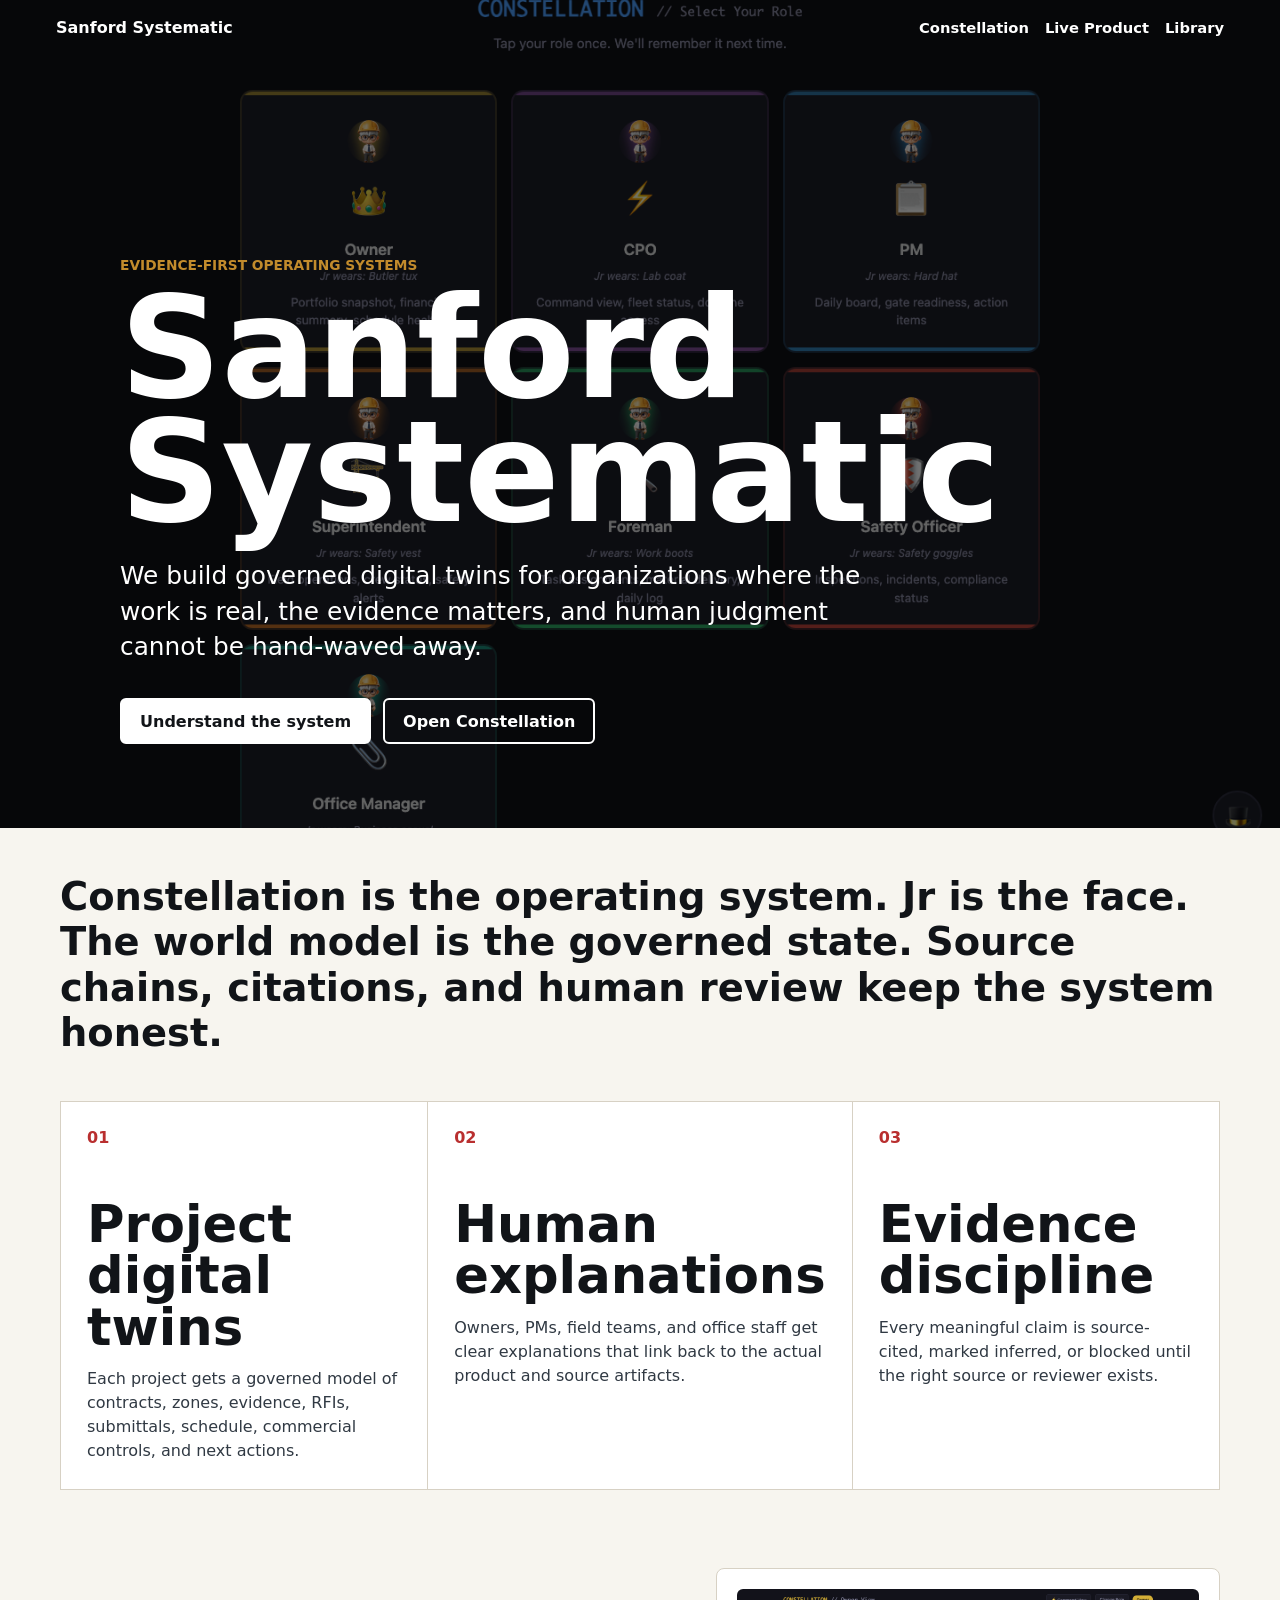
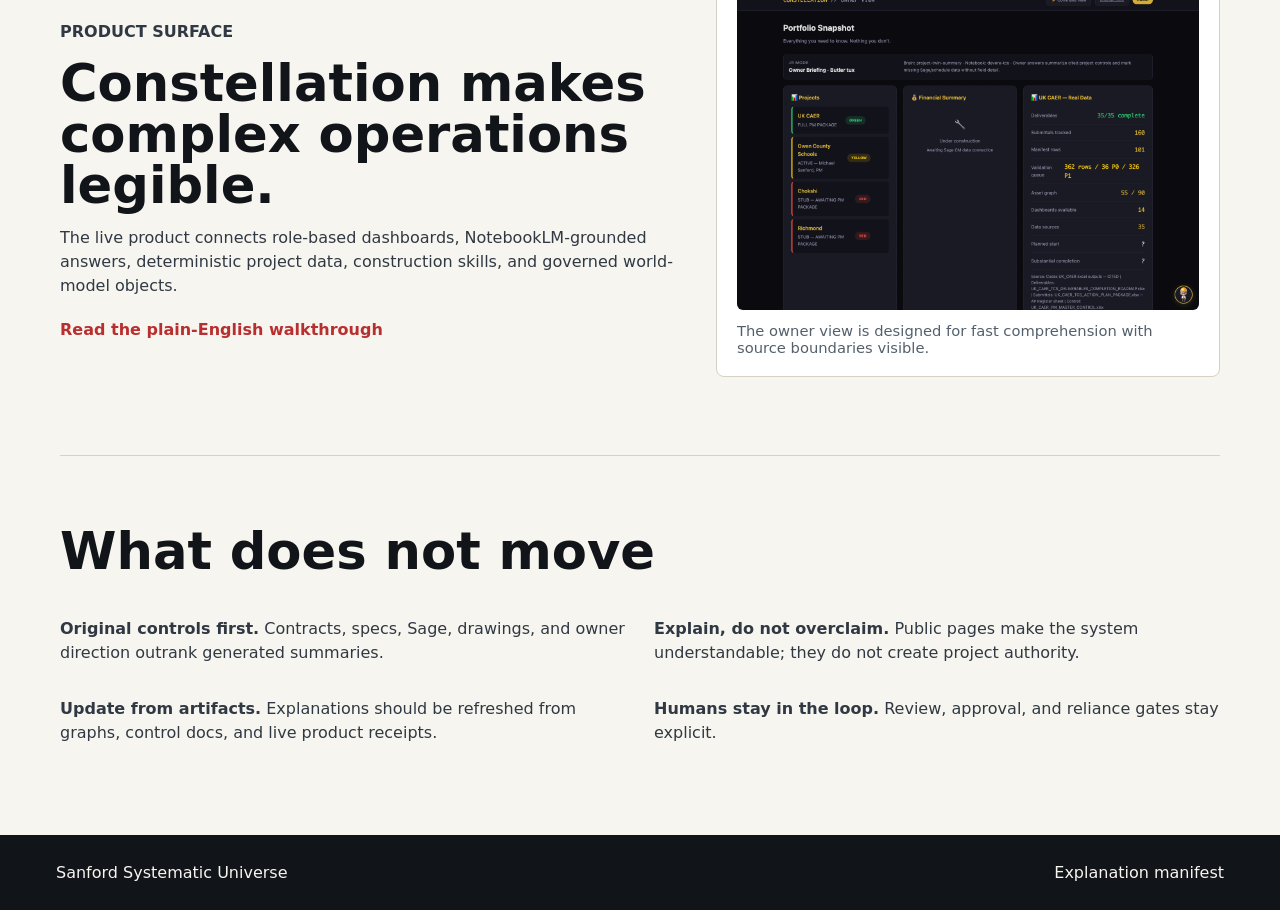
==== index.html @ 7ef31b62 "Create Sanford Systematic public site" ====
<!DOCTYPE html>
<html lang="en">
<head>
  <meta charset="utf-8">
  <meta name="viewport" content="width=device-width, initial-scale=1">
  <meta name="description" content="Sanford Systematic builds governed digital-twin operating systems for real work.">
  <meta property="og:title" content="Sanford Systematic">
  <meta property="og:description" content="Governed digital-twin operating systems for construction, operations, evidence, and human-AI work.">
  <meta property="og:image" content="/assets/constellation-live-home.png">
  <title>Sanford Systematic</title>
  <link rel="stylesheet" href="/styles.css">
</head>
<body>
  <header class="site-nav">
    <a class="brand" href="/">Sanford Systematic</a>
    <nav aria-label="Primary navigation">
      <a href="/explain/constellation.html">Constellation</a>
      <a href="https://constellation.sanfordsystematic.com">Live Product</a>
      <a href="#library">Library</a>
    </nav>
  </header>

  <main>
    <section class="hero" aria-label="Sanford Systematic overview">
      <img src="/assets/constellation-live-home.png" alt="Constellation live role-selection surface">
      <div class="hero-shade"></div>
      <div class="hero-copy">
        <p class="eyebrow">Evidence-first operating systems</p>
        <h1>Sanford Systematic</h1>
        <p>
          We build governed digital twins for organizations where the work is real,
          the evidence matters, and human judgment cannot be hand-waved away.
        </p>
        <div class="hero-actions">
          <a class="primary-action" href="/explain/constellation.html">Understand the system</a>
          <a class="secondary-action" href="https://constellation.sanfordsystematic.com">Open Constellation</a>
        </div>
      </div>
    </section>

    <section class="statement">
      <p>
        Constellation is the operating system. Jr is the face. The world model is
        the governed state. Source chains, citations, and human review keep the
        system honest.
      </p>
    </section>

    <section class="work-grid" aria-label="What Sanford Systematic builds">
      <article>
        <span class="index">01</span>
        <h2>Project digital twins</h2>
        <p>Each project gets a governed model of contracts, zones, evidence, RFIs, submittals, schedule, commercial controls, and next actions.</p>
      </article>
      <article>
        <span class="index">02</span>
        <h2>Human explanations</h2>
        <p>Owners, PMs, field teams, and office staff get clear explanations that link back to the actual product and source artifacts.</p>
      </article>
      <article>
        <span class="index">03</span>
        <h2>Evidence discipline</h2>
        <p>Every meaningful claim is source-cited, marked inferred, or blocked until the right source or reviewer exists.</p>
      </article>
    </section>

    <section class="product-band" id="constellation">
      <div>
        <p class="eyebrow">Product surface</p>
        <h2>Constellation makes complex operations legible.</h2>
        <p>
          The live product connects role-based dashboards, NotebookLM-grounded
          answers, deterministic project data, construction skills, and governed
          world-model objects.
        </p>
        <a class="text-link" href="/explain/constellation.html">Read the plain-English walkthrough</a>
      </div>
      <figure>
        <img src="/assets/constellation-owner-view.png" alt="Constellation owner view showing project portfolio status and UK CAER source-backed data">
        <figcaption>The owner view is designed for fast comprehension with source boundaries visible.</figcaption>
      </figure>
    </section>

    <section class="principles" id="library">
      <h2>What does not move</h2>
      <div class="principle-list">
        <p><strong>Original controls first.</strong> Contracts, specs, Sage, drawings, and owner direction outrank generated summaries.</p>
        <p><strong>Explain, do not overclaim.</strong> Public pages make the system understandable; they do not create project authority.</p>
        <p><strong>Update from artifacts.</strong> Explanations should be refreshed from graphs, control docs, and live product receipts.</p>
        <p><strong>Humans stay in the loop.</strong> Review, approval, and reliance gates stay explicit.</p>
      </div>
    </section>
  </main>

  <footer>
    <span>Sanford Systematic Universe</span>
    <a href="/data/explanation-manifest.json">Explanation manifest</a>
  </footer>
</body>
</html>
---- styles.css ----
:root {
  --ink: #111418;
  --paper: #f7f5ef;
  --white: #ffffff;
  --steel: #53606c;
  --line: #d7d1c4;
  --signal: #b92f2f;
  --field: #1f6f58;
  --gold: #c28b2c;
}

* {
  box-sizing: border-box;
}

html {
  font-family: ui-sans-serif, system-ui, -apple-system, BlinkMacSystemFont, "Segoe UI", sans-serif;
  color: var(--ink);
  background: var(--paper);
  letter-spacing: 0;
}

body {
  margin: 0;
}

a {
  color: inherit;
  text-decoration: none;
}

img {
  max-width: 100%;
  height: auto;
}

.site-nav {
  position: fixed;
  top: 0;
  left: 0;
  z-index: 10;
  display: flex;
  width: 100%;
  align-items: center;
  justify-content: space-between;
  gap: 24px;
  padding: 18px clamp(18px, 5vw, 56px);
  color: var(--white);
}

.site-nav.light {
  position: sticky;
  color: var(--ink);
  background: rgba(247, 245, 239, 0.94);
  border-bottom: 1px solid var(--line);
}

.brand {
  font-weight: 800;
}

.site-nav nav {
  display: flex;
  flex-wrap: wrap;
  gap: 16px;
  font-size: 0.92rem;
  font-weight: 700;
}

.hero {
  position: relative;
  min-height: 92vh;
  display: grid;
  align-items: end;
  overflow: hidden;
  background: var(--ink);
}

.hero > img {
  position: absolute;
  inset: 0;
  width: 100%;
  height: 100%;
  object-fit: cover;
  opacity: 0.8;
}

.hero-shade {
  position: absolute;
  inset: 0;
  background: rgba(0, 0, 0, 0.46);
}

.hero-copy {
  position: relative;
  width: min(1040px, calc(100% - 36px));
  margin: 0 auto;
  padding: 140px 0 84px;
  color: var(--white);
}

.eyebrow {
  margin: 0 0 14px;
  color: var(--gold);
  font-size: 0.86rem;
  font-weight: 800;
  text-transform: uppercase;
}

h1,
h2,
h3,
p {
  margin: 0;
}

h1 {
  max-width: 980px;
  font-size: clamp(3.6rem, 11vw, 8.8rem);
  line-height: 0.88;
  font-weight: 900;
}

.hero-copy p:not(.eyebrow),
.explain-hero p {
  max-width: 780px;
  margin-top: 24px;
  font-size: clamp(1.15rem, 2.2vw, 1.55rem);
  line-height: 1.42;
}

.hero-actions,
.cta-row {
  display: flex;
  flex-wrap: wrap;
  gap: 12px;
  margin-top: 34px;
}

.primary-action,
.secondary-action {
  display: inline-flex;
  min-height: 46px;
  align-items: center;
  justify-content: center;
  padding: 0 18px;
  border: 2px solid var(--white);
  border-radius: 6px;
  font-weight: 800;
}

.primary-action {
  background: var(--white);
  color: var(--ink);
}

.secondary-action {
  color: var(--white);
}

.statement,
.work-grid,
.product-band,
.principles,
.explain-main {
  width: min(1160px, calc(100% - 36px));
  margin: 0 auto;
}

.statement {
  padding: 46px 0;
  font-size: clamp(1.4rem, 3vw, 2.4rem);
  line-height: 1.18;
  font-weight: 800;
}

.work-grid {
  display: grid;
  grid-template-columns: repeat(3, 1fr);
  gap: 1px;
  background: var(--line);
  border: 1px solid var(--line);
}

.work-grid article {
  min-height: 270px;
  padding: 26px;
  background: var(--white);
}

.index {
  display: block;
  margin-bottom: 52px;
  color: var(--signal);
  font-weight: 900;
}

.work-grid h2,
.product-band h2,
.principles h2,
.system-map h2,
.boundary h2,
.explain-copy h2 {
  font-size: clamp(1.7rem, 4vw, 3.4rem);
  line-height: 1;
  font-weight: 900;
}

.work-grid p,
.product-band p,
.principles p,
.explain-copy p,
.boundary p,
.layer-grid p,
.flow-steps p {
  margin-top: 14px;
  color: #303943;
  font-size: 1rem;
  line-height: 1.5;
}

.product-band {
  display: grid;
  grid-template-columns: minmax(0, 1.1fr) minmax(280px, 0.9fr);
  gap: 40px;
  align-items: center;
  padding: 78px 0;
}

.product-band figure {
  margin: 0;
  padding: 20px;
  border: 1px solid var(--line);
  border-radius: 8px;
  background: var(--white);
}

.product-band figure img {
  display: block;
  width: 100%;
  border-radius: 6px;
}

figcaption {
  margin-top: 12px;
  color: var(--steel);
  font-size: 0.92rem;
}

.text-link {
  display: inline-flex;
  margin-top: 22px;
  color: var(--signal);
  font-weight: 900;
}

.principles {
  padding: 70px 0 90px;
  border-top: 1px solid var(--line);
}

.principle-list {
  display: grid;
  grid-template-columns: repeat(2, 1fr);
  gap: 18px 28px;
  margin-top: 26px;
}

footer {
  display: flex;
  justify-content: space-between;
  gap: 18px;
  padding: 28px clamp(18px, 5vw, 56px);
  color: var(--paper);
  background: var(--ink);
}

.explain-main {
  padding-bottom: 80px;
}

.explain-hero {
  padding: 74px 0 52px;
}

.explain-hero h1 {
  max-width: 980px;
  font-size: clamp(3rem, 8vw, 7rem);
  color: var(--ink);
}

.explain-hero .primary-action {
  margin-top: 28px;
  border-color: var(--ink);
  background: var(--ink);
  color: var(--white);
}

.explain-layout {
  display: grid;
  grid-template-columns: 280px minmax(0, 1fr);
  gap: 34px;
  padding: 36px 0 64px;
  border-top: 1px solid var(--line);
}

.explain-layout aside {
  padding: 18px;
  border: 1px solid var(--line);
  border-radius: 8px;
  background: var(--white);
}

.flow-steps,
.layer-grid {
  display: grid;
  gap: 12px;
  margin-top: 28px;
}

.flow-steps div {
  display: grid;
  grid-template-columns: 42px 1fr;
  gap: 12px;
  align-items: start;
  padding: 16px;
  border: 1px solid var(--line);
  border-radius: 8px;
  background: var(--white);
}

.flow-steps span {
  display: grid;
  width: 32px;
  height: 32px;
  place-items: center;
  border-radius: 50%;
  background: var(--field);
  color: var(--white);
  font-weight: 900;
}

.flow-steps p {
  margin-top: 0;
}

.system-map,
.boundary {
  padding: 52px 0;
  border-top: 1px solid var(--line);
}

.layer-grid {
  grid-template-columns: repeat(3, 1fr);
}

.layer-grid article {
  min-height: 190px;
  padding: 20px;
  border: 1px solid var(--line);
  border-radius: 8px;
  background: var(--white);
}

.layer-grid h3 {
  font-weight: 900;
}

.boundary {
  color: var(--white);
  background: var(--ink);
  border-radius: 8px;
  padding: 34px;
}

.boundary p {
  max-width: 900px;
  color: var(--paper);
}

@media (max-width: 820px) {
  .site-nav {
    position: absolute;
    align-items: flex-start;
    flex-direction: column;
    padding-top: 14px;
    background: rgba(17, 20, 24, 0.84);
  }

  .site-nav.light {
    position: sticky;
    background: rgba(247, 245, 239, 0.96);
  }

  .site-nav nav {
    gap: 12px;
    font-size: 0.84rem;
  }

  .work-grid,
  .product-band,
  .principle-list,
  .explain-layout,
  .layer-grid {
    grid-template-columns: 1fr;
  }

  .hero {
    min-height: 96vh;
  }

  .hero-copy {
    padding-top: 224px;
  }

  footer {
    flex-direction: column;
  }
}
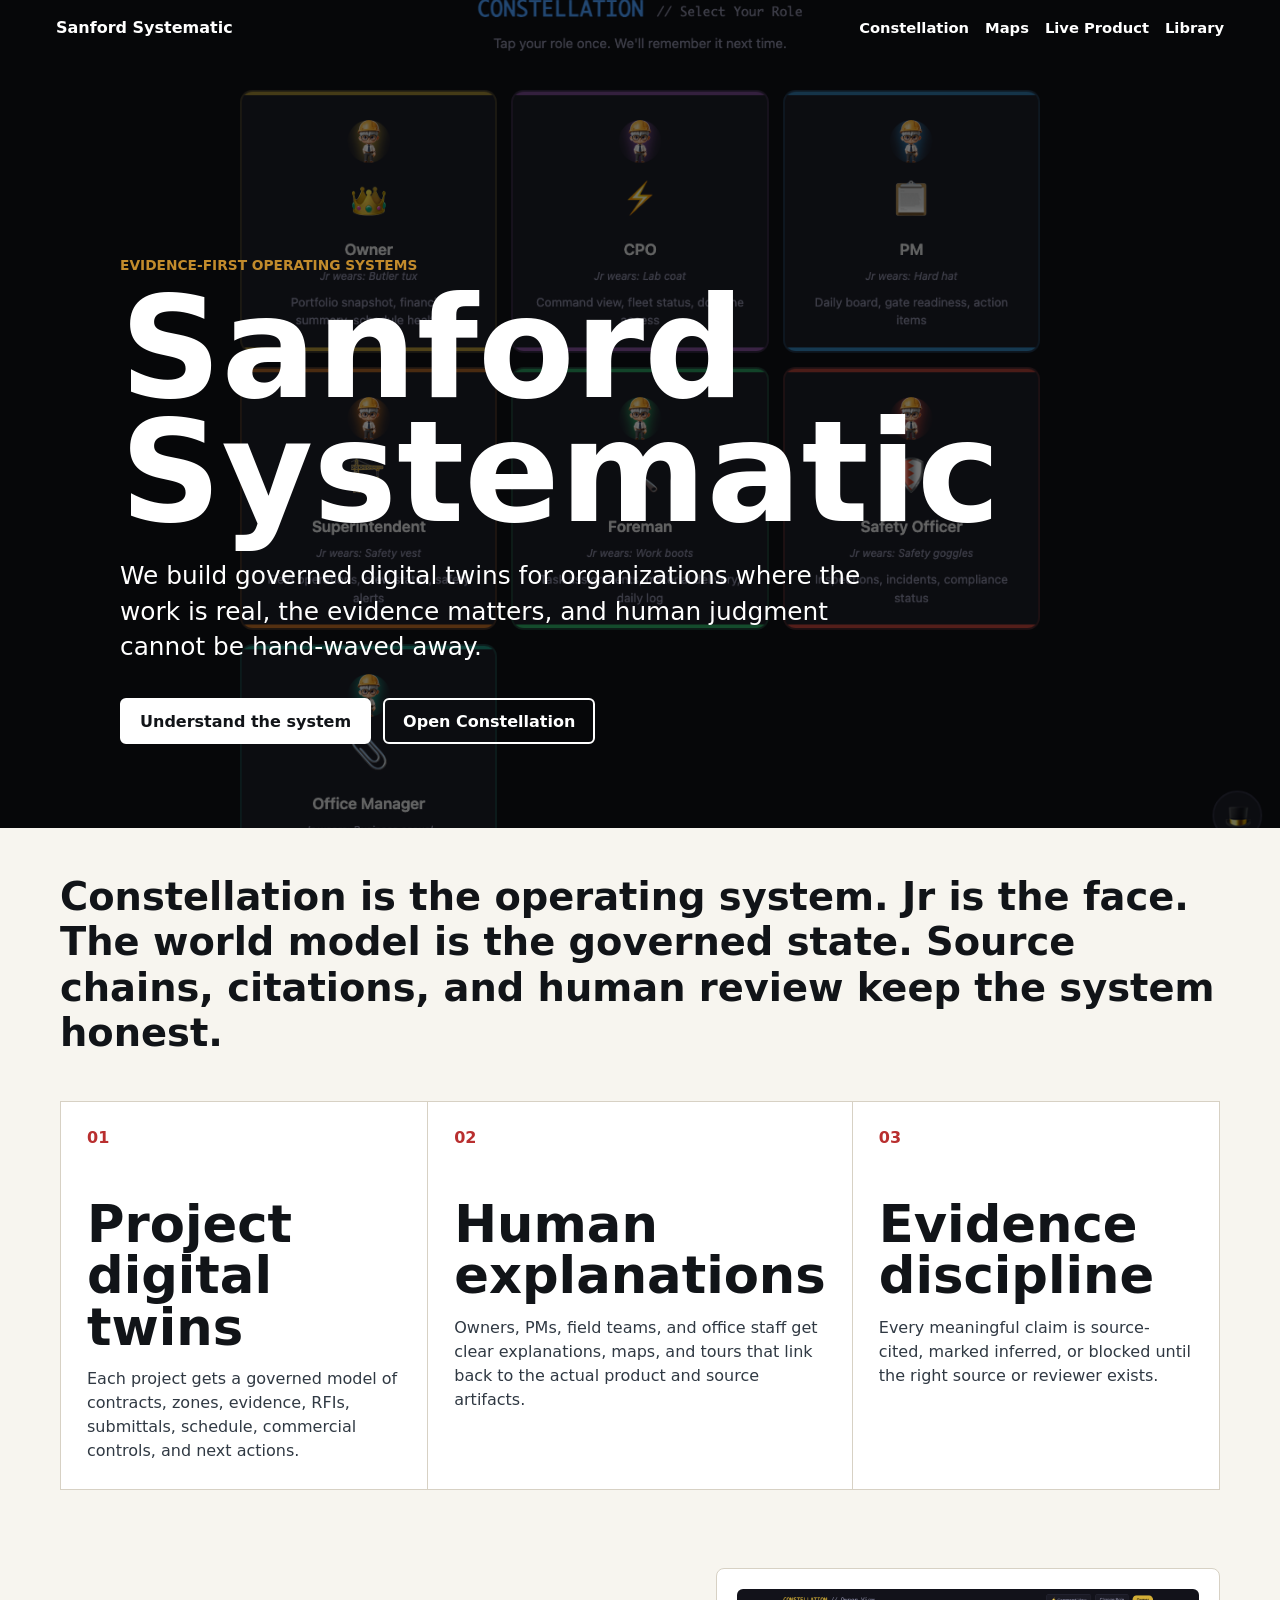
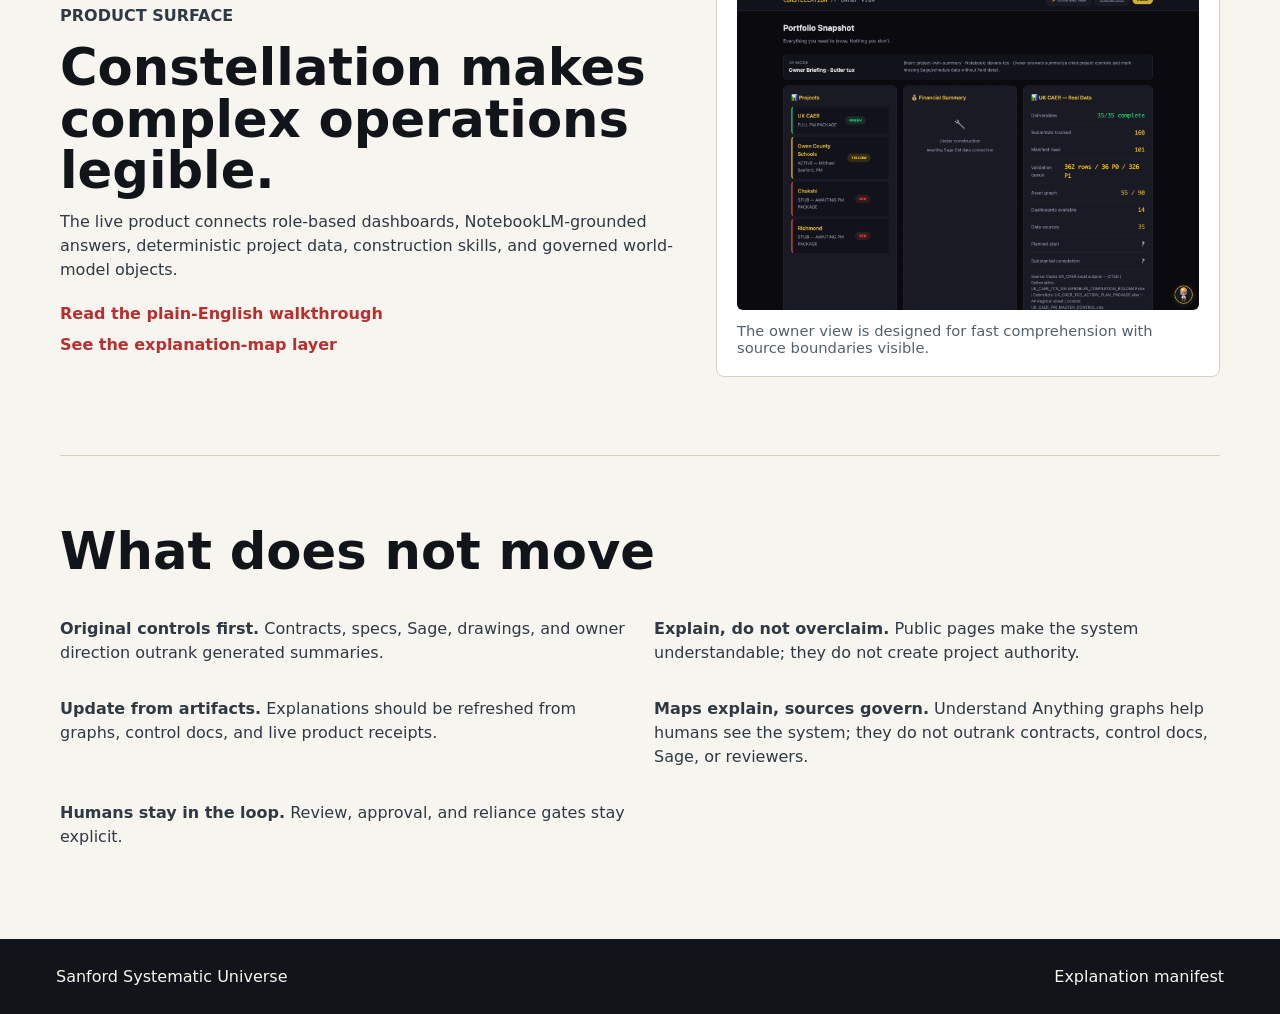
==== commit 8e71df82: "Add Understand Anything explanation layer" ====
--- a/index.html
+++ b/index.html
@@ -6,15 +6,16 @@
   <meta name="description" content="Sanford Systematic builds governed digital-twin operating systems for real work.">
   <meta property="og:title" content="Sanford Systematic">
   <meta property="og:description" content="Governed digital-twin operating systems for construction, operations, evidence, and human-AI work.">
-  <meta property="og:image" content="/assets/constellation-live-home.png">
+  <meta property="og:image" content="assets/constellation-live-home.png">
   <title>Sanford Systematic</title>
-  <link rel="stylesheet" href="/styles.css">
+  <link rel="stylesheet" href="styles.css">
 </head>
 <body>
   <header class="site-nav">
-    <a class="brand" href="/">Sanford Systematic</a>
+    <a class="brand" href="./">Sanford Systematic</a>
     <nav aria-label="Primary navigation">
-      <a href="/explain/constellation.html">Constellation</a>
+      <a href="explain/constellation.html">Constellation</a>
+      <a href="explain/understand-anything.html">Maps</a>
       <a href="https://constellation.sanfordsystematic.com">Live Product</a>
       <a href="#library">Library</a>
     </nav>
@@ -22,7 +23,7 @@
 
   <main>
     <section class="hero" aria-label="Sanford Systematic overview">
-      <img src="/assets/constellation-live-home.png" alt="Constellation live role-selection surface">
+      <img src="assets/constellation-live-home.png" alt="Constellation live role-selection surface">
       <div class="hero-shade"></div>
       <div class="hero-copy">
         <p class="eyebrow">Evidence-first operating systems</p>
@@ -32,7 +33,7 @@
           the evidence matters, and human judgment cannot be hand-waved away.
         </p>
         <div class="hero-actions">
-          <a class="primary-action" href="/explain/constellation.html">Understand the system</a>
+          <a class="primary-action" href="explain/constellation.html">Understand the system</a>
           <a class="secondary-action" href="https://constellation.sanfordsystematic.com">Open Constellation</a>
         </div>
       </div>
@@ -55,7 +56,7 @@
       <article>
         <span class="index">02</span>
         <h2>Human explanations</h2>
-        <p>Owners, PMs, field teams, and office staff get clear explanations that link back to the actual product and source artifacts.</p>
+        <p>Owners, PMs, field teams, and office staff get clear explanations, maps, and tours that link back to the actual product and source artifacts.</p>
       </article>
       <article>
         <span class="index">03</span>
@@ -73,10 +74,11 @@
           answers, deterministic project data, construction skills, and governed
           world-model objects.
         </p>
-        <a class="text-link" href="/explain/constellation.html">Read the plain-English walkthrough</a>
+        <a class="text-link" href="explain/constellation.html">Read the plain-English walkthrough</a>
+        <a class="text-link stacked" href="explain/understand-anything.html">See the explanation-map layer</a>
       </div>
       <figure>
-        <img src="/assets/constellation-owner-view.png" alt="Constellation owner view showing project portfolio status and UK CAER source-backed data">
+        <img src="assets/constellation-owner-view.png" alt="Constellation owner view showing project portfolio status and UK CAER source-backed data">
         <figcaption>The owner view is designed for fast comprehension with source boundaries visible.</figcaption>
       </figure>
     </section>
@@ -87,6 +89,7 @@
         <p><strong>Original controls first.</strong> Contracts, specs, Sage, drawings, and owner direction outrank generated summaries.</p>
         <p><strong>Explain, do not overclaim.</strong> Public pages make the system understandable; they do not create project authority.</p>
         <p><strong>Update from artifacts.</strong> Explanations should be refreshed from graphs, control docs, and live product receipts.</p>
+        <p><strong>Maps explain, sources govern.</strong> Understand Anything graphs help humans see the system; they do not outrank contracts, control docs, Sage, or reviewers.</p>
         <p><strong>Humans stay in the loop.</strong> Review, approval, and reliance gates stay explicit.</p>
       </div>
     </section>
@@ -94,7 +97,7 @@
 
   <footer>
     <span>Sanford Systematic Universe</span>
-    <a href="/data/explanation-manifest.json">Explanation manifest</a>
+    <a href="data/explanation-manifest.json">Explanation manifest</a>
   </footer>
 </body>
 </html>
--- a/styles.css
+++ b/styles.css
@@ -158,6 +158,11 @@
   color: var(--white);
 }
 
+.secondary-action.dark {
+  border-color: var(--ink);
+  color: var(--ink);
+}
+
 .statement,
 .work-grid,
 .product-band,
@@ -254,6 +259,11 @@
   font-weight: 900;
 }
 
+.text-link.stacked {
+  display: block;
+  margin-top: 12px;
+}
+
 .principles {
   padding: 70px 0 90px;
   border-top: 1px solid var(--line);
@@ -378,6 +388,47 @@
   color: var(--paper);
 }
 
+.audit-table {
+  margin-top: 54px;
+}
+
+.audit-table h2 {
+  font-size: clamp(1.7rem, 4vw, 3.4rem);
+  line-height: 1;
+  font-weight: 900;
+}
+
+.table-shell {
+  margin-top: 22px;
+  overflow-x: auto;
+  border: 1px solid var(--line);
+  background: var(--white);
+}
+
+table {
+  width: 100%;
+  min-width: 760px;
+  border-collapse: collapse;
+}
+
+th,
+td {
+  padding: 16px;
+  border-bottom: 1px solid var(--line);
+  text-align: left;
+  vertical-align: top;
+}
+
+th {
+  color: var(--steel);
+  font-size: 0.82rem;
+  text-transform: uppercase;
+}
+
+.page-section {
+  width: 100%;
+}
+
 @media (max-width: 820px) {
   .site-nav {
     position: absolute;
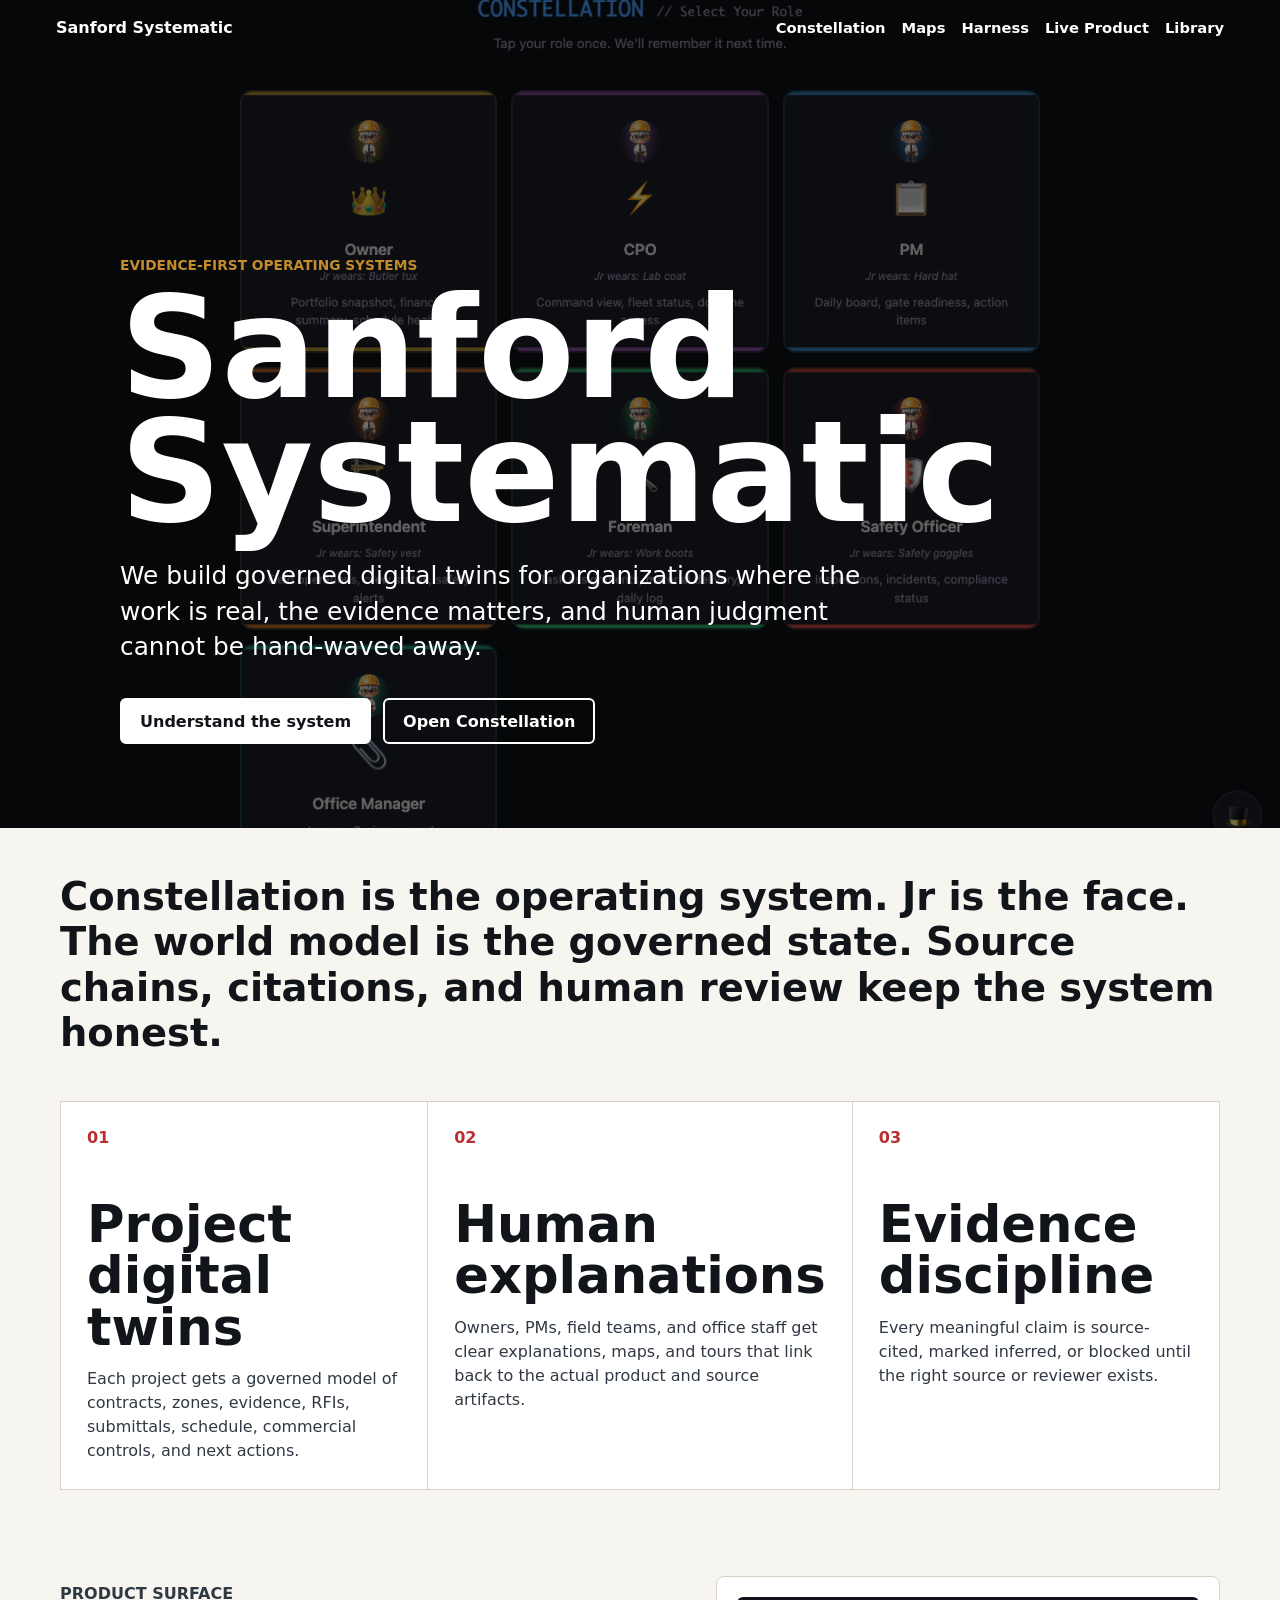
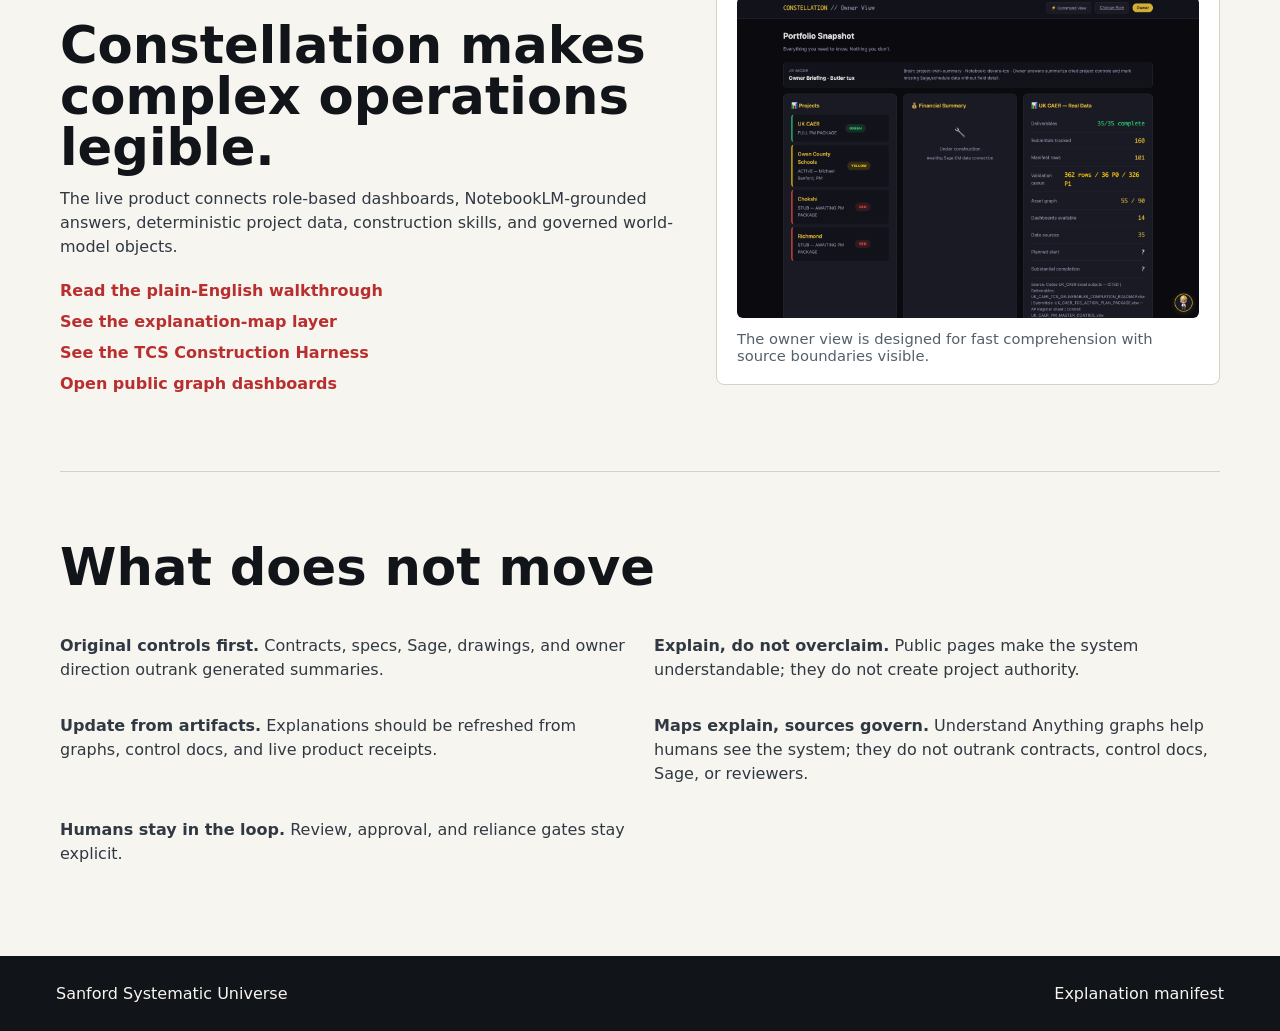
==== commit 25cff2ec: "Add TCS harness explainer and public UA dashboards" ====
--- a/index.html
+++ b/index.html
@@ -16,6 +16,7 @@
     <nav aria-label="Primary navigation">
       <a href="explain/constellation.html">Constellation</a>
       <a href="explain/understand-anything.html">Maps</a>
+      <a href="explain/tcs-construction-harness.html">Harness</a>
       <a href="https://constellation.sanfordsystematic.com">Live Product</a>
       <a href="#library">Library</a>
     </nav>
@@ -76,6 +77,8 @@
         </p>
         <a class="text-link" href="explain/constellation.html">Read the plain-English walkthrough</a>
         <a class="text-link stacked" href="explain/understand-anything.html">See the explanation-map layer</a>
+        <a class="text-link stacked" href="explain/tcs-construction-harness.html">See the TCS Construction Harness</a>
+        <a class="text-link stacked" href="ua-dashboards/">Open public graph dashboards</a>
       </div>
       <figure>
         <img src="assets/constellation-owner-view.png" alt="Constellation owner view showing project portfolio status and UK CAER source-backed data">
--- a/styles.css
+++ b/styles.css
@@ -217,7 +217,9 @@
 .explain-copy p,
 .boundary p,
 .layer-grid p,
-.flow-steps p {
+.flow-steps p,
+.timeline-list p,
+.command-grid p {
   margin-top: 14px;
   color: #303943;
   font-size: 1rem;
@@ -322,13 +324,15 @@
 }
 
 .flow-steps,
-.layer-grid {
+.layer-grid,
+.timeline-list {
   display: grid;
   gap: 12px;
   margin-top: 28px;
 }
 
-.flow-steps div {
+.flow-steps div,
+.timeline-list div {
   display: grid;
   grid-template-columns: 42px 1fr;
   gap: 12px;
@@ -339,7 +343,8 @@
   background: var(--white);
 }
 
-.flow-steps span {
+.flow-steps span,
+.timeline-list span {
   display: grid;
   width: 32px;
   height: 32px;
@@ -350,8 +355,33 @@
   font-weight: 900;
 }
 
-.flow-steps p {
+.flow-steps p,
+.timeline-list p {
   margin-top: 0;
+}
+
+.command-grid {
+  display: grid;
+  grid-template-columns: repeat(4, 1fr);
+  gap: 12px;
+  margin-top: 28px;
+}
+
+.command-grid article {
+  min-height: 132px;
+  padding: 18px;
+  border: 1px solid var(--line);
+  border-radius: 8px;
+  background: var(--white);
+}
+
+.command-grid code {
+  color: var(--signal);
+  font-weight: 900;
+}
+
+.command-grid p {
+  margin-top: 12px;
 }
 
 .system-map,
@@ -386,6 +416,15 @@
 .boundary p {
   max-width: 900px;
   color: var(--paper);
+}
+
+.light-boundary {
+  color: var(--ink);
+  background: var(--white);
+}
+
+.light-boundary p {
+  color: #303943;
 }
 
 .audit-table {
@@ -427,6 +466,176 @@
 
 .page-section {
   width: 100%;
+}
+
+.harness-hero h1 {
+  max-width: 1080px;
+}
+
+.harness-panel {
+  padding: 6px 0 42px;
+}
+
+.twin-row,
+.journey-grid,
+.project-brain-grid,
+.wheel-grid,
+.hermes-grid {
+  display: grid;
+  gap: 12px;
+}
+
+.twin-row {
+  grid-template-columns: repeat(2, 1fr);
+}
+
+.twin-row article,
+.journey-grid article,
+.project-brain-grid article,
+.wheel-card,
+.hermes-grid article {
+  border: 1px solid var(--line);
+  border-radius: 8px;
+  background: var(--white);
+}
+
+.twin-row article {
+  min-height: 150px;
+  padding: 22px;
+}
+
+.twin-row span {
+  color: var(--steel);
+  font-size: 0.78rem;
+  font-weight: 900;
+  text-transform: uppercase;
+}
+
+.twin-row h2 {
+  margin-top: 10px;
+  font-size: clamp(2rem, 5vw, 4.6rem);
+  line-height: 0.95;
+}
+
+.twin-row p,
+.journey-grid p,
+.project-brain-grid p,
+.wheel-card p,
+.wheel-card li,
+.hermes-grid p {
+  margin-top: 12px;
+  color: #303943;
+  line-height: 1.5;
+}
+
+.journey-grid {
+  grid-template-columns: repeat(7, minmax(0, 1fr));
+  margin-top: 28px;
+}
+
+.journey-grid article {
+  min-height: 190px;
+  padding: 16px;
+}
+
+.journey-grid span {
+  display: grid;
+  width: 34px;
+  height: 34px;
+  place-items: center;
+  border-radius: 50%;
+  background: var(--ink);
+  color: var(--white);
+  font-weight: 900;
+}
+
+.journey-grid h3,
+.project-brain-grid h3,
+.wheel-card h3,
+.hermes-grid h3 {
+  margin-top: 18px;
+  font-size: 1.08rem;
+  font-weight: 900;
+}
+
+.project-brain-grid {
+  grid-template-columns: repeat(4, 1fr);
+  margin-top: 28px;
+}
+
+.project-brain-grid article,
+.hermes-grid article {
+  min-height: 150px;
+  padding: 20px;
+}
+
+.cycle-band {
+  margin-top: 14px;
+  padding: 18px;
+  border: 1px dashed var(--steel);
+  border-radius: 8px;
+  background: rgba(255, 255, 255, 0.72);
+  line-height: 1.5;
+}
+
+.wheel-grid {
+  grid-template-columns: repeat(2, 1fr);
+  margin-top: 28px;
+}
+
+.wheel-card {
+  position: relative;
+  min-height: 270px;
+  padding: 24px;
+  overflow: hidden;
+}
+
+.wheel-card::before {
+  content: "";
+  position: absolute;
+  top: 0;
+  left: 0;
+  right: 0;
+  height: 5px;
+}
+
+.wheel-card.context::before {
+  background: #7f77dd;
+}
+
+.wheel-card.tools::before {
+  background: var(--field);
+}
+
+.wheel-card.loop::before {
+  background: var(--gold);
+}
+
+.wheel-card.governance::before {
+  background: var(--signal);
+}
+
+.wheel-card h3 {
+  margin-top: 0;
+  font-size: 1.4rem;
+}
+
+.wheel-card ul {
+  margin: 18px 0 0;
+  padding-left: 18px;
+}
+
+.hermes-grid {
+  grid-template-columns: repeat(3, 1fr);
+  margin-top: 28px;
+}
+
+.hermes-grid article {
+  text-align: center;
+}
+
+.hermes-grid h3 {
+  margin-top: 0;
 }
 
 @media (max-width: 820px) {
@@ -450,9 +659,15 @@
 
   .work-grid,
   .product-band,
-  .principle-list,
-  .explain-layout,
-  .layer-grid {
+    .principle-list,
+    .explain-layout,
+    .layer-grid,
+    .command-grid,
+    .twin-row,
+    .journey-grid,
+    .project-brain-grid,
+    .wheel-grid,
+    .hermes-grid {
     grid-template-columns: 1fr;
   }
 
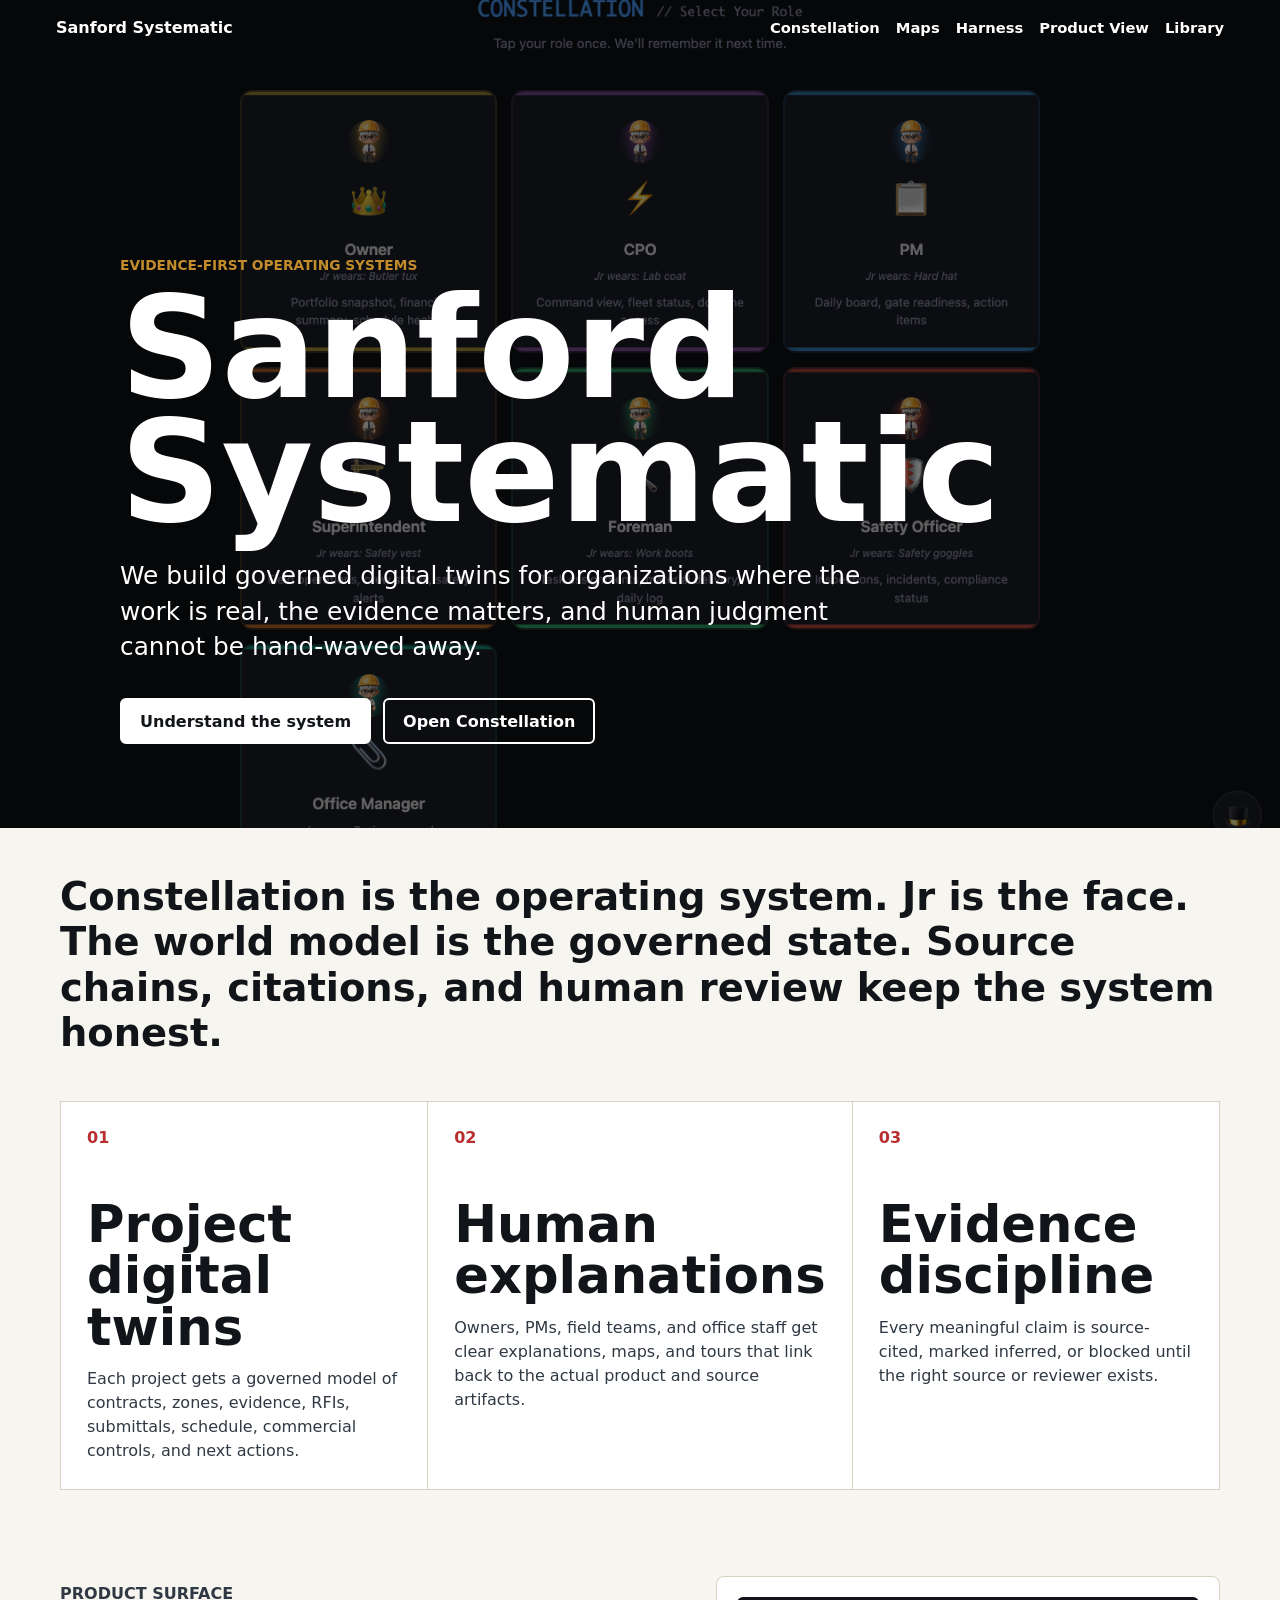
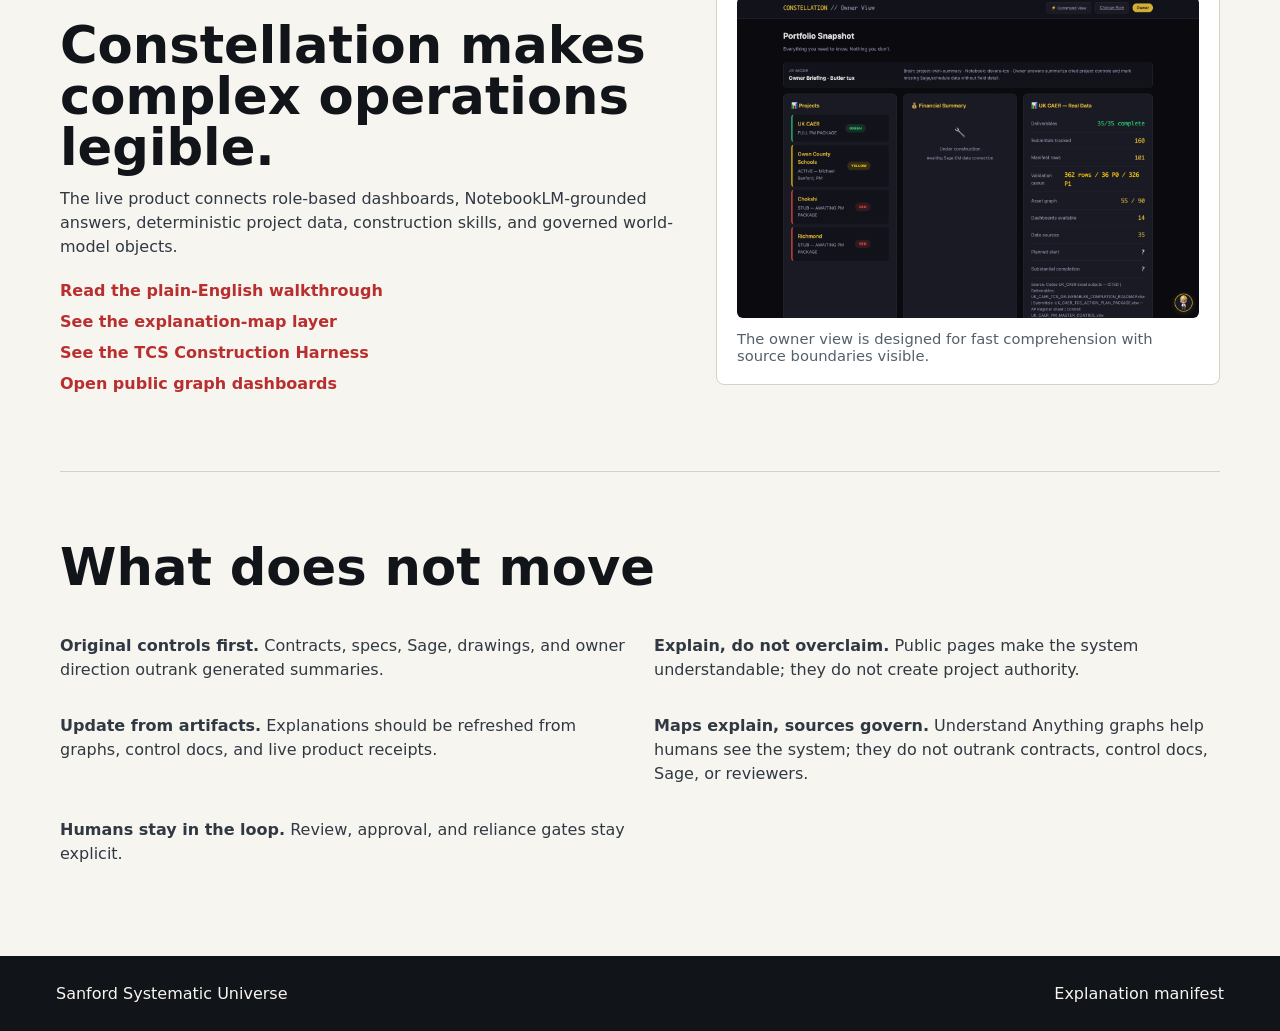
==== commit 1179b612: "Route demo product links away from broken domain" ====
--- a/index.html
+++ b/index.html
@@ -17,7 +17,7 @@
       <a href="explain/constellation.html">Constellation</a>
       <a href="explain/understand-anything.html">Maps</a>
       <a href="explain/tcs-construction-harness.html">Harness</a>
-      <a href="https://constellation.sanfordsystematic.com">Live Product</a>
+      <a href="explain/constellation.html">Product View</a>
       <a href="#library">Library</a>
     </nav>
   </header>
@@ -35,7 +35,7 @@
         </p>
         <div class="hero-actions">
           <a class="primary-action" href="explain/constellation.html">Understand the system</a>
-          <a class="secondary-action" href="https://constellation.sanfordsystematic.com">Open Constellation</a>
+          <a class="secondary-action" href="explain/constellation.html">Open Constellation</a>
         </div>
       </div>
     </section>
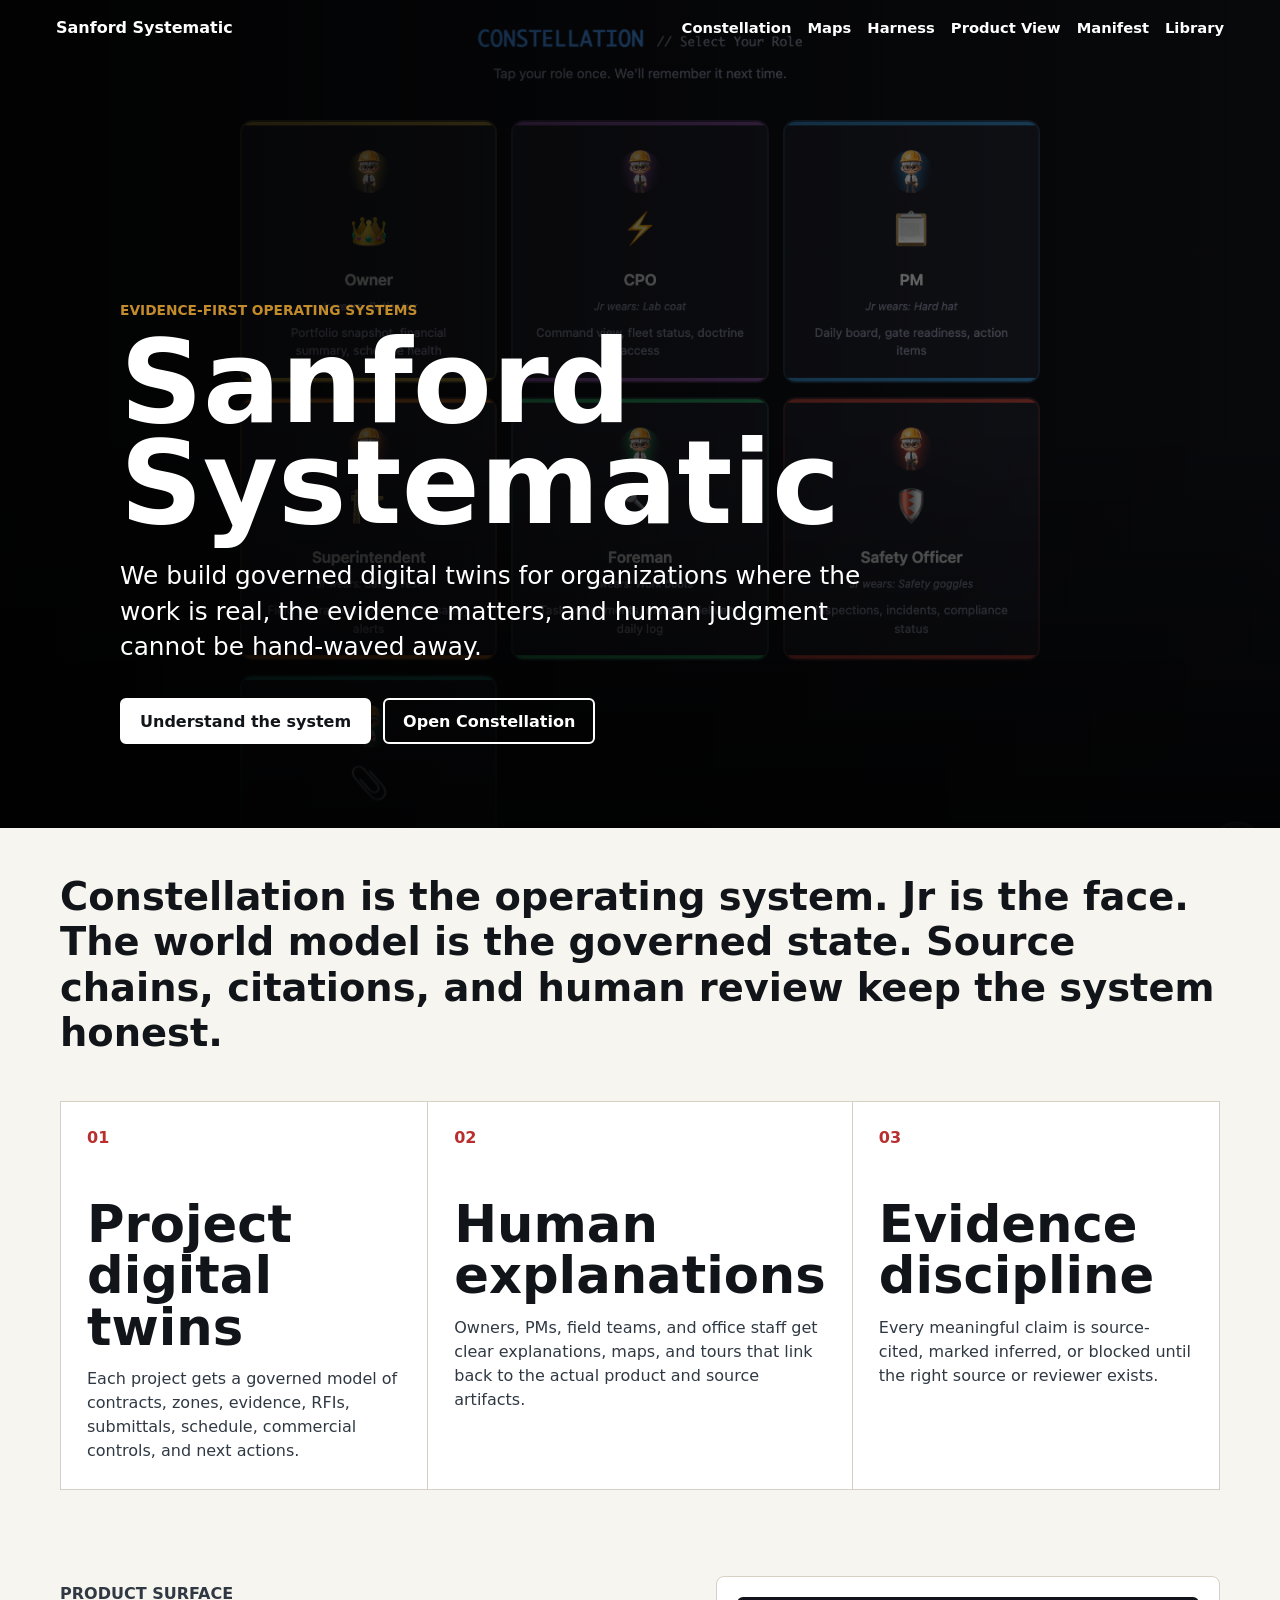
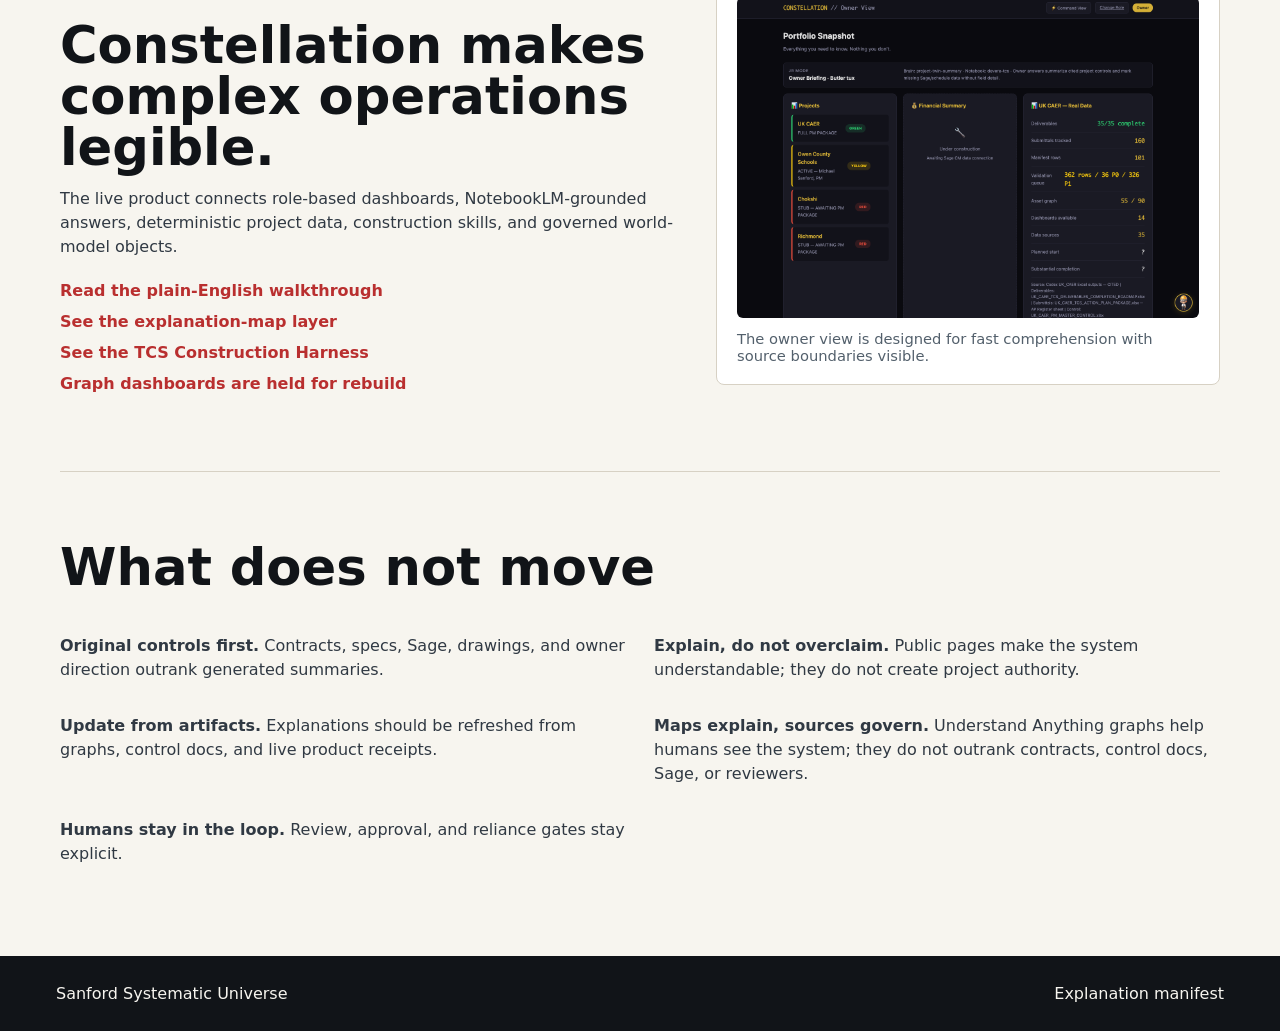
==== commit 43fbdd57: "Quarantine UA dashboards pending real skill rebuild" ====
--- a/index.html
+++ b/index.html
@@ -8,6 +8,7 @@
   <meta property="og:description" content="Governed digital-twin operating systems for construction, operations, evidence, and human-AI work.">
   <meta property="og:image" content="assets/constellation-live-home.png">
   <title>Sanford Systematic</title>
+  <link rel="icon" type="image/svg+xml" href="assets/favicon.svg">
   <link rel="stylesheet" href="styles.css">
 </head>
 <body>
@@ -18,6 +19,7 @@
       <a href="explain/understand-anything.html">Maps</a>
       <a href="explain/tcs-construction-harness.html">Harness</a>
       <a href="explain/constellation.html">Product View</a>
+      <a href="manifest.html">Manifest</a>
       <a href="#library">Library</a>
     </nav>
   </header>
@@ -78,7 +80,7 @@
         <a class="text-link" href="explain/constellation.html">Read the plain-English walkthrough</a>
         <a class="text-link stacked" href="explain/understand-anything.html">See the explanation-map layer</a>
         <a class="text-link stacked" href="explain/tcs-construction-harness.html">See the TCS Construction Harness</a>
-        <a class="text-link stacked" href="ua-dashboards/">Open public graph dashboards</a>
+        <a class="text-link stacked" href="ua-dashboards/">Graph dashboards are held for rebuild</a>
       </div>
       <figure>
         <img src="assets/constellation-owner-view.png" alt="Constellation owner view showing project portfolio status and UK CAER source-backed data">
@@ -100,7 +102,7 @@
 
   <footer>
     <span>Sanford Systematic Universe</span>
-    <a href="data/explanation-manifest.json">Explanation manifest</a>
+    <a href="manifest.html">Explanation manifest</a>
   </footer>
 </body>
 </html>
--- a/styles.css
+++ b/styles.css
@@ -82,13 +82,16 @@
   width: 100%;
   height: 100%;
   object-fit: cover;
+  object-position: center top;
   opacity: 0.8;
 }
 
 .hero-shade {
   position: absolute;
   inset: 0;
-  background: rgba(0, 0, 0, 0.46);
+  background:
+    linear-gradient(90deg, rgba(0, 0, 0, 0.82) 0%, rgba(0, 0, 0, 0.58) 44%, rgba(0, 0, 0, 0.2) 100%),
+    linear-gradient(0deg, rgba(0, 0, 0, 0.72) 0%, rgba(0, 0, 0, 0.1) 48%);
 }
 
 .hero-copy {
@@ -116,7 +119,7 @@
 
 h1 {
   max-width: 980px;
-  font-size: clamp(3.6rem, 11vw, 8.8rem);
+  font-size: clamp(3.2rem, 9vw, 8.2rem);
   line-height: 0.88;
   font-weight: 900;
 }
@@ -266,6 +269,10 @@
   margin-top: 12px;
 }
 
+.table-link {
+  margin-top: 0;
+}
+
 .principles {
   padding: 70px 0 90px;
   border-top: 1px solid var(--line);
@@ -679,6 +686,14 @@
     padding-top: 224px;
   }
 
+  .hero > img {
+    opacity: 0.46;
+  }
+
+  h1 {
+    font-size: clamp(3rem, 14vw, 5.8rem);
+  }
+
   footer {
     flex-direction: column;
   }
